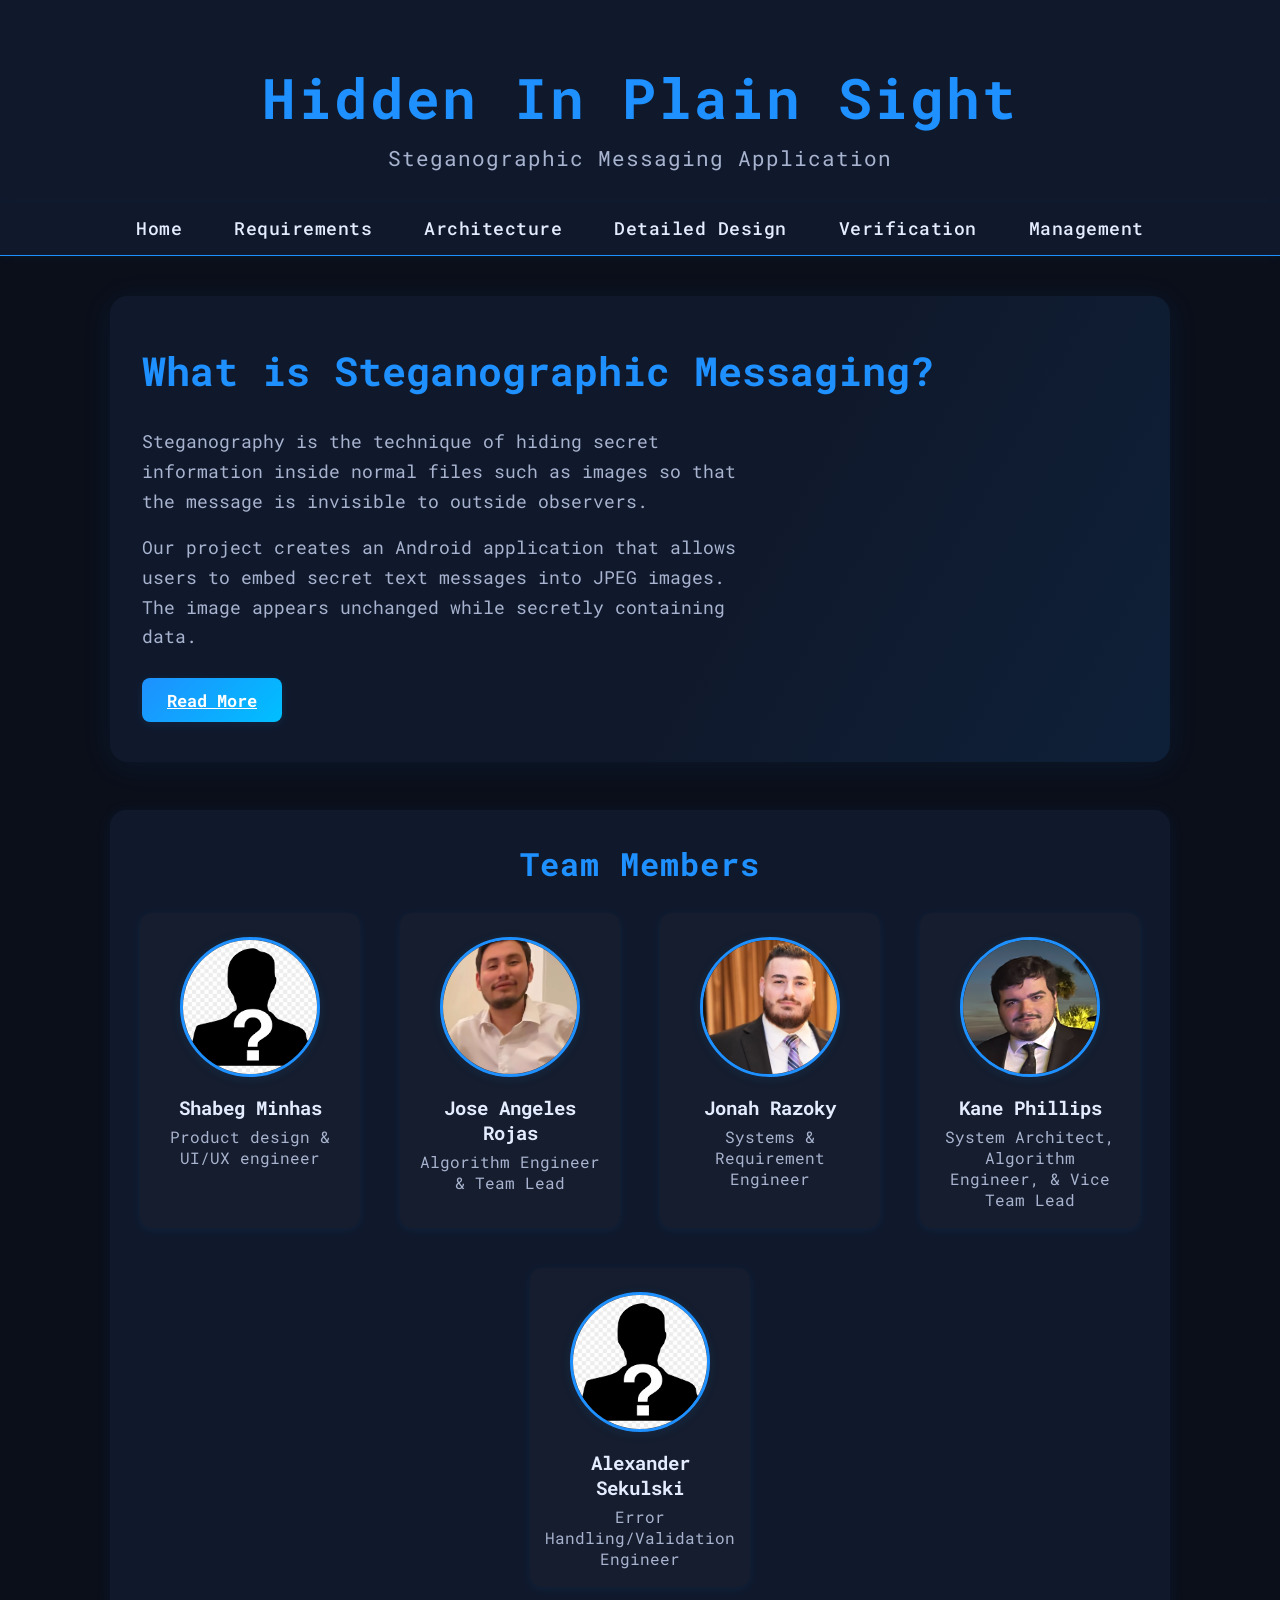
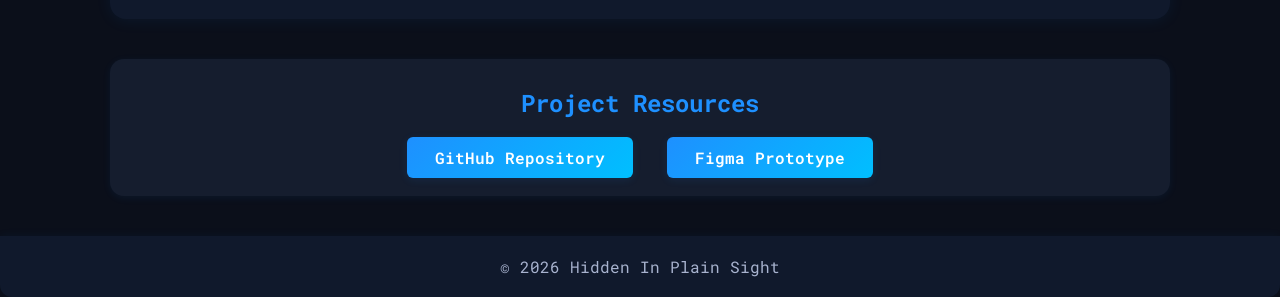
==== index.html @ 93fe73e8 "new file:   assets/img/Deployment.png 	new file:   assets/img/Embedd.jpeg 	new file:   assets/img/Ex" ====
<!doctype html>
<html lang="en">
  <head>
    <!-- Character encoding -->
    <meta charset="UTF-8" />

    <!-- Mobile responsiveness -->
    <meta name="viewport" content="width=device-width, initial-scale=1.0" />

    <title>Hidden In Plain Sight</title>

    <!-- Link custom CSS -->
    <link rel="stylesheet" href="css/hips.css" />

    <!-- Boxicons -->
    <link
      href="https://unpkg.com/boxicons@2.1.4/css/boxicons.min.css"
      rel="stylesheet"
    />
  </head>

  <body>
    <!-- Begin HEADER section -->
    <header class="header">
      <!-- Project title -->
      <h1>Hidden In Plain Sight</h1>

      <!-- Project subtitle -->
      <h3>Steganographic Messaging Application</h3>
    </header>
    <!-- End of HEADER section -->

    <!-- Begin NAVIGATION section -->
    <nav class="nav-menu">
      <ul>
        <!-- Navigation links -->
        <li><a href="index.html">Home</a></li>
        <li><a href="pages/requirements.html">Requirements</a></li>
        <li><a href="pages/architecture.html">Architecture</a></li>
        <li><a href="pages/design.html">Detailed Design</a></li>
        <li><a href="pages/testing.html">Verification</a></li>
        <li><a href="pages/management.html">Management</a></li>
      </ul>
    </nav>
    <!-- End of NAVIGATION section -->

    <!-- Begin MAIN section -->
    <main>
      <!-- Begin HERO section -->
      <section class="hero">
        <!-- Section title -->
        <h1>What is Steganographic Messaging?</h1>

        <!-- Description container -->
        <div class="hero-text">
          <p>
            Steganography is the technique of hiding secret information inside
            normal files such as images so that the message is invisible to
            outside observers.
          </p>

          <p>
            Our project creates an Android application that allows users to
            embed secret text messages into JPEG images. The image appears
            unchanged while secretly containing data.
          </p>

          <!-- Call to action -->
          <a href="./pages/requirements.html" class="cta-button">Read More</a>
        </div>
      </section>
      <!-- End of HERO section -->

      <!-- Begin TEAM section -->
      <section class="team">
        <!-- Section title -->
        <h2>Team Members</h2>

        <div class="team-grid">
          <!-- Begin team member -->
          <div class="member">
            <!-- Member photo -->
            <img src="assets/img/Question.png" alt="Team Member" />

            <!-- Member name -->
            <h3>Shabeg Minhas</h3>

            <!-- Member role -->
            <p>Product design & UI/UX engineer</p>
          </div>
          <!-- End team member -->

          <!-- Begin team member -->
          <div class="member">
            <img src="assets/img/Jose.jpg" alt="Team Member" />

            <h3>Jose Angeles Rojas</h3>

            <p>Algorithm Engineer & Team Lead</p>
          </div>
          <!-- End team member -->

          <!-- Begin team member -->
          <div class="member">
            <img src="assets/img/Jonah.jpeg" alt="Team Member" />

            <h3>Jonah Razoky</h3>

            <p>Systems & Requirement Engineer</p>
          </div>
          <!-- End team member -->

          <!-- Begin team member -->
          <div class="member">
            <img src="assets/img/Kane.jpg" alt="Team Member" />

            <h3>Kane Phillips</h3>

            <p>System Architect, Algorithm Engineer, & Vice Team Lead</p>
          </div>
          <!-- End team member -->

          <!-- Begin team member -->
          <div class="member">
            <img src="assets/img/Question.png" alt="Team Member" />

            <h3>Alexander Sekulski</h3>

            <p>Error Handling/Validation Engineer</p>
          </div>
          <!-- End team member -->
        </div>
      </section>
      <!-- End of TEAM section -->

      <!-- Begin QUICK LINKS section -->
      <section class="links">
        <h2>Project Resources</h2>

        <!-- External links -->
        <a
          class="resource-btn"
          href="https://github.com/jangelesrojas/4160-5160-Group-1-Project"
          >GitHub Repository</a
        >
        <a
          class="resource-btn"
          href="https://www.figma.com/make/2759eo46yvK41NoKUo6cNO/Steganographic-messaging-app?t=AfHpL7uE1sm1Y13B-20&fullscreen=1"
          >Figma Prototype</a
        >
      </section>
      <!-- End QUICK LINKS section -->
    </main>
    <!-- End MAIN section -->

    <!-- Begin FOOTER section -->
    <footer>
      <p>© 2026 Hidden In Plain Sight</p>
    </footer>
    <!-- End FOOTER section -->
  </body>
</html>
---- css/hips.css ----
/* Import google api Font family */
@import url("https://fonts.googleapis.com/css2?family=Roboto+Mono:wght@100..700&display=swap");

:root {
  --font-color-primary: #e4ecff;
  --font-color-secondary: #1e90ff;
  --font-color-paragraph: #a8b3cf;
  --background-primary: #0b0f1a;
  --background-secondary: #10192c;
  --hover-color: #00bfff;
}

* {
  margin: 0;
  padding: 0;
  box-sizing: border-box;
  font-family: "Roboto Mono", monospace, sans-serif;
}

body {
  background: var(--background-primary);
  color: var(--font-color-primary);
  min-height: 100vh;
}

main {
  max-width: 1100px;
  margin: 40px auto 0 auto;
  padding: 0 20px;
}

/* -------------------------------- */
/* Header Section */
/* -------------------------------- */

.header {
  width: 100%;
  padding: 60px 0 30px 0;
  text-align: center;
  background: var(--background-secondary);
  box-shadow: 0 2px 8px rgba(30, 144, 255, 0.05);
}

.header h1 {
  font-size: 3.5rem;
  color: var(--font-color-secondary);
  margin-bottom: 10px;
  letter-spacing: 2px;
}

.header h3 {
  font-size: 1.3rem;
  color: var(--font-color-paragraph);
  font-weight: 400;
  letter-spacing: 1px;
}

/* -------------------------------- */
/* Navigation Menu */
/* -------------------------------- */

.nav-menu {
  width: 100%;
  background: var(--background-secondary);
  border-bottom: 1px solid var(--font-color-secondary);
  box-shadow: 0 2px 8px rgba(30, 144, 255, 0.05);
}

.nav-menu ul {
  display: flex;
  justify-content: center;
  list-style: none;
  padding: 15px 0;
}

.nav-menu li {
  margin: 0 18px;
}

.nav-menu a {
  text-decoration: none;
  color: var(--font-color-primary);
  font-weight: 500;
  font-size: 1.1rem;
  letter-spacing: 0.5px;
  transition: 0.3s;
  padding: 4px 8px;
  border-radius: 4px;
}

.nav-menu a:hover {
  color: var(--font-color-secondary);
  background: rgba(30, 144, 255, 0.08);
  text-shadow: 0 0 8px var(--font-color-secondary);
}

/* -------------------------------- */
/* Hero Section */
/* -------------------------------- */

.hero {
  width: 100%;
  background: linear-gradient(120deg, #10192c 60%, #1e90ff22 100%);
  border-radius: 18px;
  margin: 40px 0 32px 0;
  padding: 48px 32px 40px 32px;
  box-shadow: 0 4px 32px 0 rgba(30, 144, 255, 0.08);
  display: flex;
  flex-direction: column;
  align-items: flex-start;
  gap: 18px;
}

.hero h1 {
  font-size: 2.5rem;
  color: var(--font-color-secondary);
  margin-bottom: 12px;
}

.hero-text {
  display: flex;
  flex-direction: column;
  gap: 16px;
  max-width: 600px;
}

.hero-text p {
  font-size: 1.1rem;
  color: var(--font-color-paragraph);
  line-height: 1.7;
}

/* -------------------------------- */
/* Call to Action Button */
/* -------------------------------- */

.cta-button {
  width: 140px;
  height: 44px;
  display: flex;
  align-items: center;
  justify-content: center;
  background: linear-gradient(135deg, #1e90ff, #00bfff);
  color: white;
  font-weight: 700;
  font-size: 1.05rem;
  border: none;
  border-radius: 8px;
  margin-top: 10px;
  cursor: pointer;
  box-shadow: 0 2px 8px 0 rgba(30, 144, 255, 0.1);
  transition: 0.2s;
}

.cta-button:hover {
  background: var(--hover-color);
  box-shadow: 0 0 12px var(--hover-color);
}

/* -------------------------------- */
/* Team Section */
/* -------------------------------- */

.team {
  margin: 48px 0 32px 0;
  padding: 32px 0;
  background: var(--background-secondary);
  border-radius: 16px;
  box-shadow: 0 2px 16px 0 rgba(30, 144, 255, 0.07);
  text-align: center;
}

.team h2 {
  color: var(--font-color-secondary);
  font-size: 2rem;
  margin-bottom: 28px;
  letter-spacing: 1px;
}

.team-grid {
  display: flex;
  justify-content: center;
  gap: 40px;
  flex-wrap: wrap;
}

.member {
  background: #151d2e;
  border-radius: 12px;
  box-shadow: 0 2px 8px 0 rgba(30, 144, 255, 0.08);
  padding: 24px 18px 18px 18px;
  width: 220px;
  display: flex;
  flex-direction: column;
  align-items: center;
  transition: transform 0.18s;
}
.member:hover {
  transform: translateY(-6px) scale(1.03);
  box-shadow: 0 6px 24px 0 rgba(30, 144, 255, 0.13);
}
.member img {
  width: 140px;
  height: 140px;
  max-width: 100%;
  max-height: 180px;
  border-radius: 50%;
  object-fit: cover;
  margin-bottom: 18px;
  border: 3px solid var(--font-color-secondary);
  transition:
    box-shadow 0.18s,
    transform 0.18s;
  box-shadow: 0 2px 12px 0 rgba(30, 144, 255, 0.1);
}
.member h3 {
  color: var(--font-color-primary);
  font-size: 1.2rem;
  margin-bottom: 6px;
}
.member p {
  color: var(--font-color-paragraph);
  font-size: 1rem;
}

/* -------------------------------- */
/* Quick Links Section */
/* -------------------------------- */

.links {
  margin: 40px 0 32px 0;
  padding: 28px 0 18px 0;
  background: #151d2e;
  border-radius: 14px;
  text-align: center;
  box-shadow: 0 2px 8px 0 rgba(30, 144, 255, 0.07);
}
.links h2 {
  color: var(--font-color-secondary);
  font-size: 1.5rem;
  margin-bottom: 18px;
}
.resource-btn {
  display: inline-block;
  margin: 0 12px;
  padding: 10px 28px;
  background: linear-gradient(135deg, #1e90ff, #00bfff);
  color: #fff;
  border-radius: 6px;
  font-weight: 600;
  font-size: 1rem;
  text-decoration: none;
  transition:
    background 0.2s,
    box-shadow 0.2s;
  box-shadow: 0 2px 8px 0 rgba(30, 144, 255, 0.1);
}
.resource-btn:hover {
  background: var(--hover-color);
  color: #fff;
  box-shadow: 0 0 12px var(--hover-color);
}

/* -------------------------------- */
/* Footer */
/* -------------------------------- */

footer {
  background: var(--background-secondary);
  padding: 20px 0;
  text-align: center;
  color: var(--font-color-paragraph);
  border-radius: 0 0 12px 12px;
  margin-top: 40px;
  box-shadow: 0 -2px 8px 0 rgba(30, 144, 255, 0.04);
}
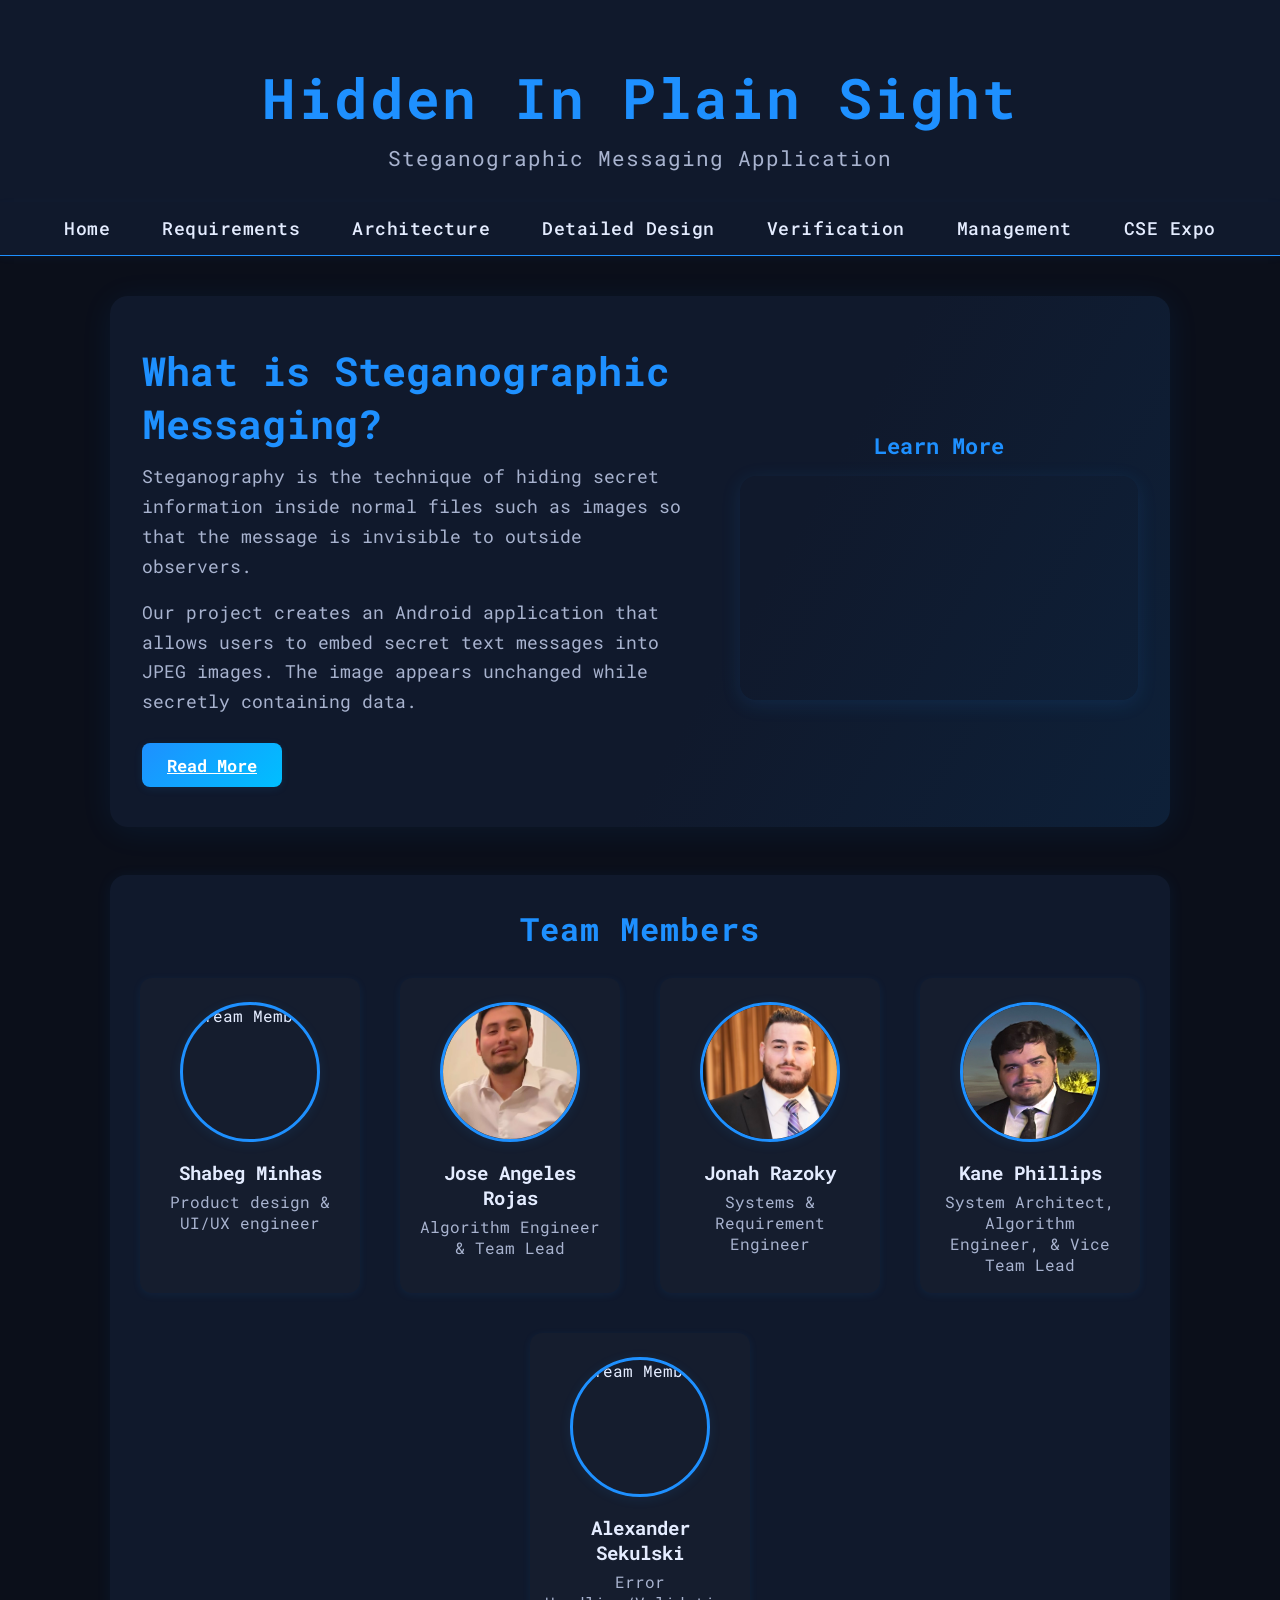
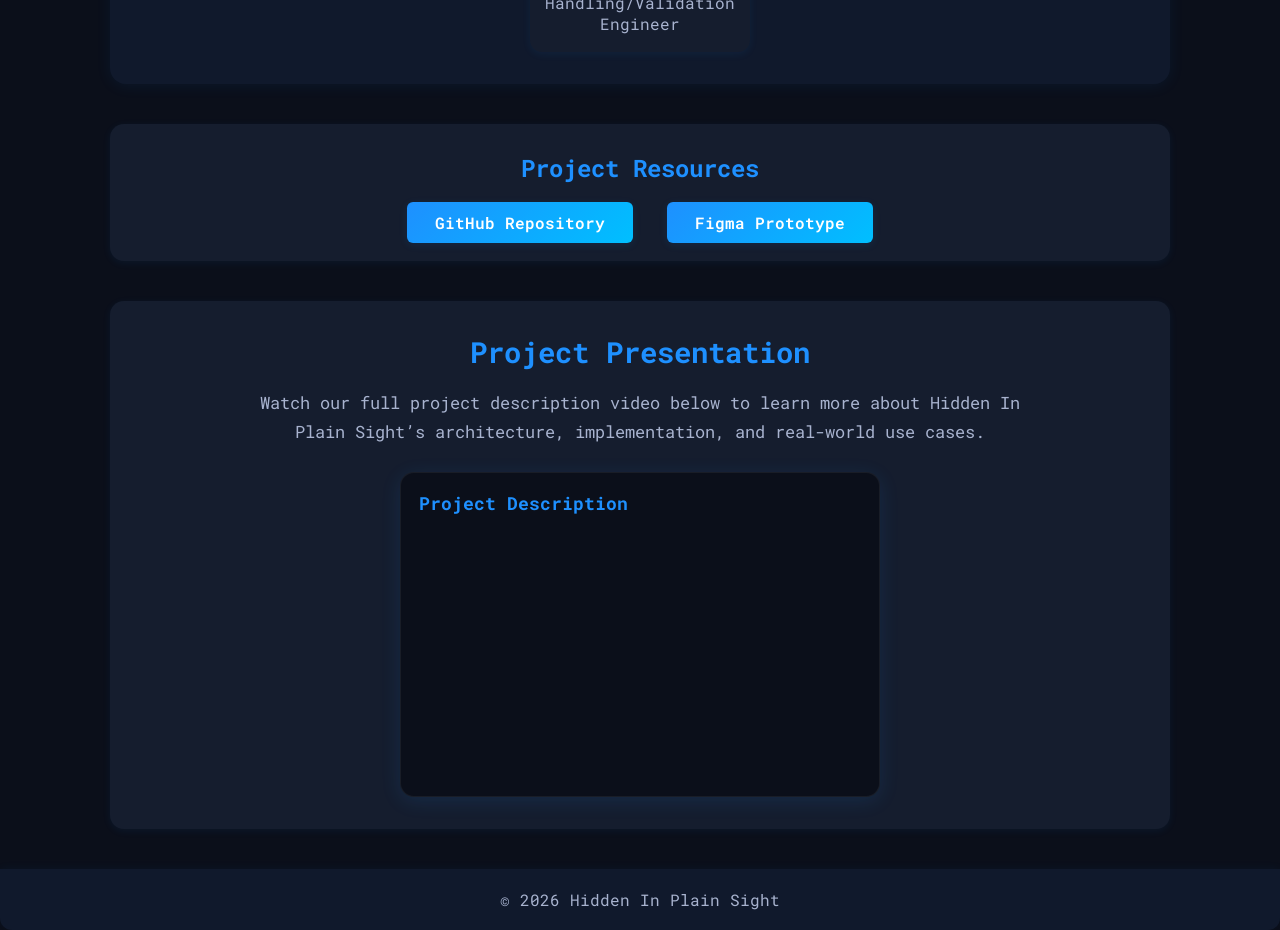
==== commit 37b00a4f: "Add CSE Expo page and move project demo videos to landing page" ====
--- a/index.html
+++ b/index.html
@@ -40,6 +40,7 @@
         <li><a href="pages/design.html">Detailed Design</a></li>
         <li><a href="pages/testing.html">Verification</a></li>
         <li><a href="pages/management.html">Management</a></li>
+        <li><a href="pages/cse-expo.html">CSE Expo</a></li>
       </ul>
     </nav>
     <!-- End of NAVIGATION section -->
@@ -48,25 +49,46 @@
     <main>
       <!-- Begin HERO section -->
       <section class="hero">
-        <!-- Section title -->
-        <h1>What is Steganographic Messaging?</h1>
-
-        <!-- Description container -->
-        <div class="hero-text">
-          <p>
-            Steganography is the technique of hiding secret information inside
-            normal files such as images so that the message is invisible to
-            outside observers.
-          </p>
-
-          <p>
-            Our project creates an Android application that allows users to
-            embed secret text messages into JPEG images. The image appears
-            unchanged while secretly containing data.
-          </p>
-
-          <!-- Call to action -->
-          <a href="./pages/requirements.html" class="cta-button">Read More</a>
+        <div class="hero-copy">
+          <!-- Section title -->
+          <h1>What is Steganographic Messaging?</h1>
+
+          <!-- Description container -->
+          <div class="hero-text">
+            <p>
+              Steganography is the technique of hiding secret information inside
+              normal files such as images so that the message is invisible to
+              outside observers.
+            </p>
+
+            <p>
+              Our project creates an Android application that allows users to
+              embed secret text messages into JPEG images. The image appears
+              unchanged while secretly containing data.
+            </p>
+
+            <!-- Call to action -->
+            <a href="./pages/architecture.html" class="cta-button">Read More</a>
+          </div>
+        </div>
+
+        <div class="hero-media">
+          <h3>Learn More</h3>
+          <div class="hero-video">
+            <iframe
+              src="https://www.youtube.com/embed/710oBxPtLC0?si=_-QQ0mMYkgwH8df6"
+              title="Hook Trailer"
+              allow="
+                accelerometer;
+                autoplay;
+                clipboard-write;
+                encrypted-media;
+                gyroscope;
+                picture-in-picture;
+              "
+              allowfullscreen
+            ></iframe>
+          </div>
         </div>
       </section>
       <!-- End of HERO section -->
@@ -80,7 +102,7 @@
           <!-- Begin team member -->
           <div class="member">
             <!-- Member photo -->
-            <img src="assets/img/Question.png" alt="Team Member" />
+            <img src="assets/img/Shabeg.png" alt="Team Member" />
 
             <!-- Member name -->
             <h3>Shabeg Minhas</h3>
@@ -122,7 +144,7 @@
 
           <!-- Begin team member -->
           <div class="member">
-            <img src="assets/img/Question.png" alt="Team Member" />
+            <img src="assets/img/Alex.png" alt="Team Member" />
 
             <h3>Alexander Sekulski</h3>
 
@@ -150,6 +172,36 @@
         >
       </section>
       <!-- End QUICK LINKS section -->
+
+      <!-- Begin PROJECT DEMONSTRATIONS section -->
+      <section class="demo-section">
+        <h2>Project Presentation</h2>
+        <p>
+          Watch our full project description video below to learn more about
+          Hidden In Plain Sight’s architecture, implementation, and real-world
+          use cases.
+        </p>
+
+        <div class="video-grid">
+          <div class="demo-video">
+            <h3>Project Description</h3>
+            <iframe
+              src="https://www.youtube.com/embed/frKxqOM4YAk?si=3_h4WPsN_QgWwKCy"
+              title="Project Description"
+              allow="
+                accelerometer;
+                autoplay;
+                clipboard-write;
+                encrypted-media;
+                gyroscope;
+                picture-in-picture;
+              "
+              allowfullscreen
+            ></iframe>
+          </div>
+        </div>
+      </section>
+      <!-- End PROJECT DEMONSTRATIONS section -->
     </main>
     <!-- End MAIN section -->
 
--- a/css/hips.css
+++ b/css/hips.css
@@ -108,7 +108,11 @@
   display: flex;
   flex-direction: column;
   align-items: flex-start;
-  gap: 18px;
+  gap: 24px;
+}
+
+.hero-copy {
+  width: 100%;
 }
 
 .hero h1 {
@@ -128,6 +132,52 @@
   font-size: 1.1rem;
   color: var(--font-color-paragraph);
   line-height: 1.7;
+}
+
+.hero-media {
+  width: 100%;
+  display: flex;
+  flex-direction: column;
+  gap: 16px;
+}
+
+.hero-media h3 {
+  color: var(--font-color-secondary);
+  font-size: 1.4rem;
+  margin: 0;
+  text-align: center;
+}
+
+.hero-video {
+  width: 100%;
+  max-width: 420px;
+  border-radius: 16px;
+  overflow: hidden;
+  box-shadow: 0 4px 20px rgba(30, 144, 255, 0.12);
+}
+
+.hero-video iframe {
+  width: 100%;
+  aspect-ratio: 16 / 9;
+  border: none;
+  display: block;
+}
+
+@media (min-width: 960px) {
+  .hero {
+    flex-direction: row;
+    align-items: center;
+    justify-content: space-between;
+    gap: 32px;
+  }
+
+  .hero-copy {
+    max-width: 55%;
+  }
+
+  .hero-media {
+    max-width: 40%;
+  }
 }
 
 /* -------------------------------- */
@@ -261,6 +311,60 @@
   box-shadow: 0 0 12px var(--hover-color);
 }
 
+.demo-section {
+  margin: 40px 0 32px 0;
+  padding: 32px 24px;
+  background: #151d2e;
+  border-radius: 14px;
+  box-shadow: 0 2px 8px 0 rgba(30, 144, 255, 0.07);
+}
+
+.demo-section h2 {
+  color: var(--font-color-secondary);
+  font-size: 1.8rem;
+  margin-bottom: 18px;
+  text-align: center;
+}
+
+.demo-section p {
+  color: var(--font-color-paragraph);
+  max-width: 760px;
+  margin: 0 auto 26px auto;
+  font-size: 1.05rem;
+  line-height: 1.7;
+  text-align: center;
+}
+
+.video-grid {
+  display: flex;
+  flex-wrap: wrap;
+  gap: 24px;
+  justify-content: center;
+}
+
+.demo-video {
+  background: #0b0f1a;
+  border-radius: 14px;
+  overflow: hidden;
+  box-shadow: 0 4px 20px rgba(30, 144, 255, 0.12);
+  width: 100%;
+  max-width: 480px;
+  border: 1px solid rgba(255, 255, 255, 0.06);
+}
+
+.demo-video h3 {
+  color: var(--font-color-secondary);
+  font-size: 1.15rem;
+  margin: 18px 18px 12px 18px;
+}
+
+.demo-video iframe {
+  width: 100%;
+  aspect-ratio: 16 / 9;
+  border: none;
+  display: block;
+}
+
 /* -------------------------------- */
 /* Footer */
 /* -------------------------------- */
